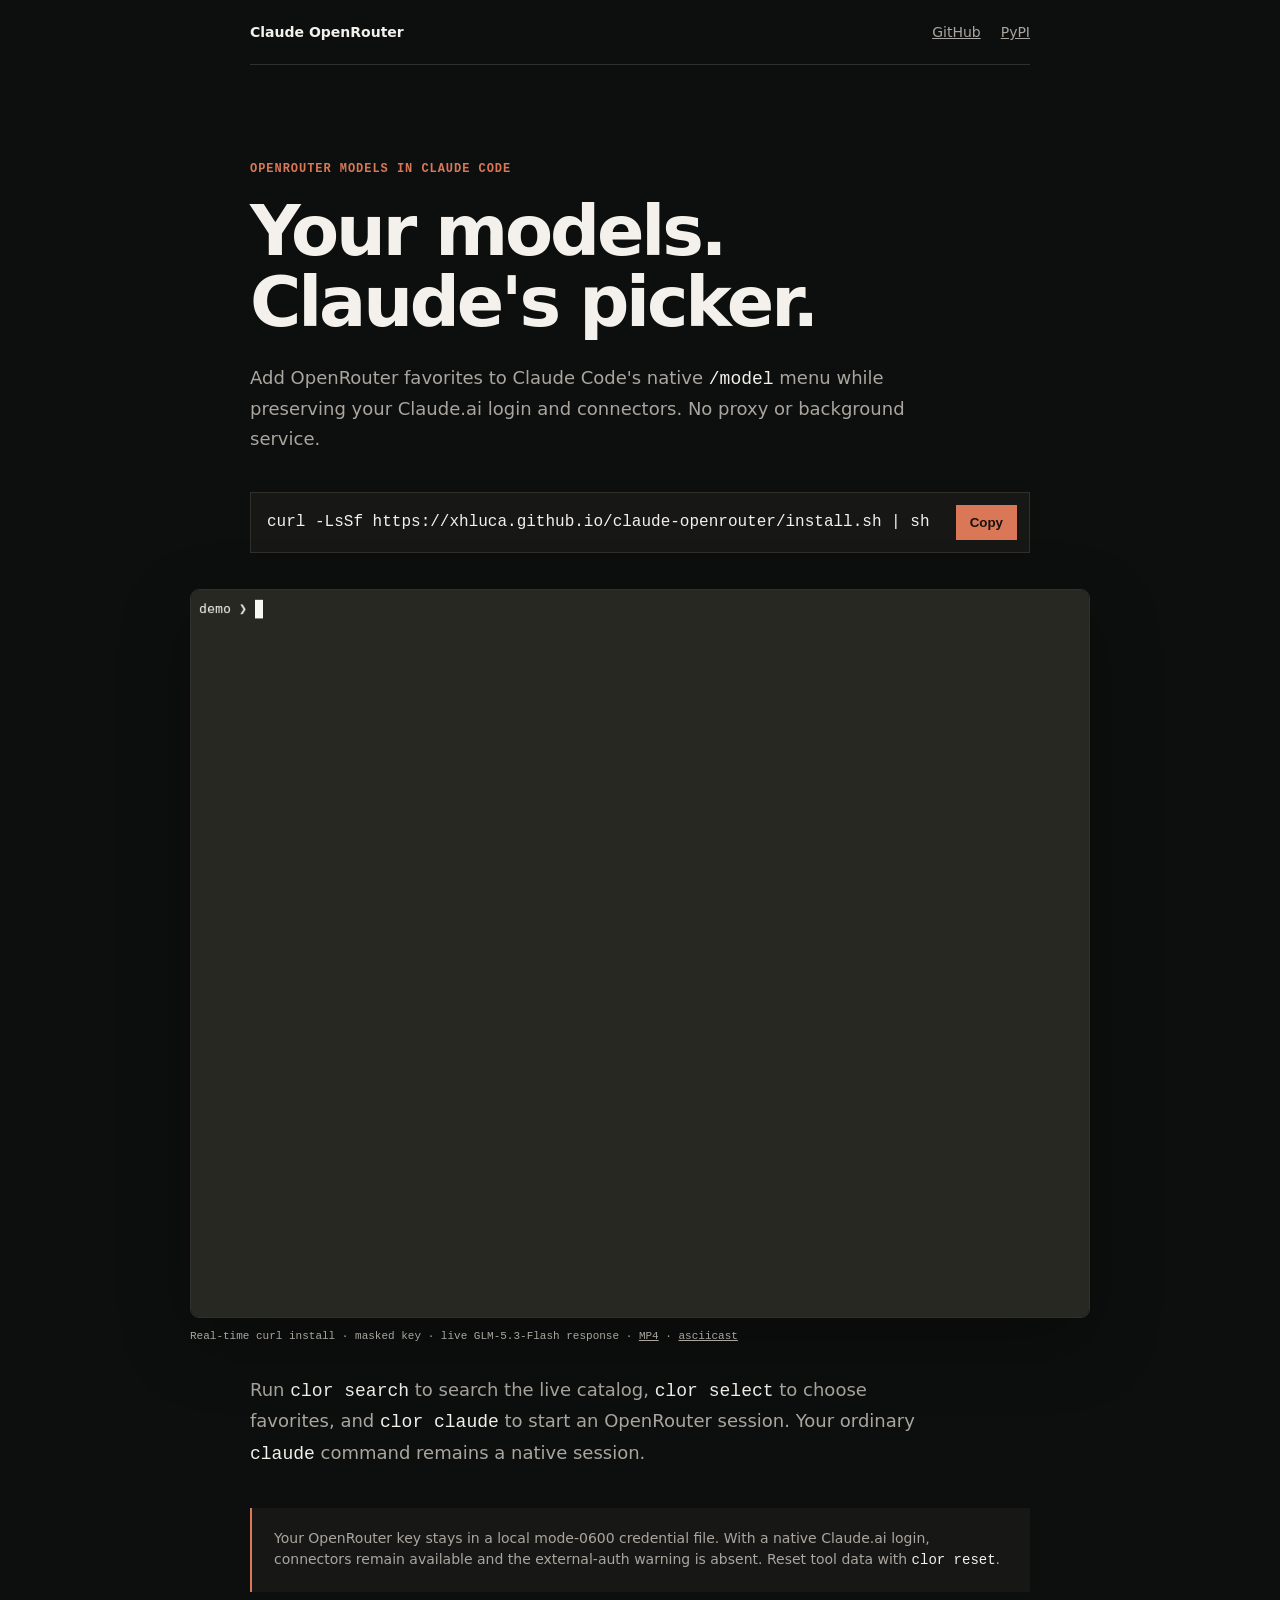
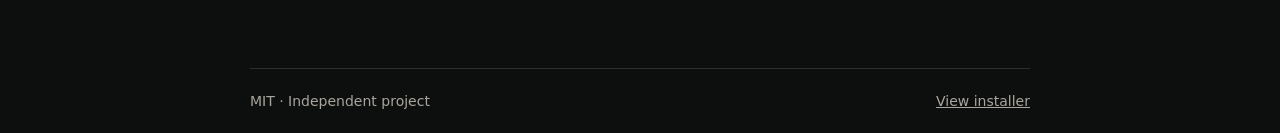
==== claude-openrouter/index.html @ 8cd8eed7 "Publish Claude OpenRouter 0.2.0 installer" ====
<!doctype html>
<html lang="en">
  <head>
    <meta charset="utf-8">
    <meta name="viewport" content="width=device-width, initial-scale=1">
    <meta name="theme-color" content="#0d0f0e">
    <meta name="description" content="Use OpenRouter models in Claude Code while keeping native login and connectors.">
    <meta property="og:type" content="website">
    <meta property="og:title" content="Claude OpenRouter">
    <meta property="og:description" content="A small CLI that connects Claude Code to OpenRouter.">
    <meta property="og:url" content="https://xhluca.github.io/claude-openrouter/">
    <link rel="canonical" href="https://xhluca.github.io/claude-openrouter/">
    <link rel="stylesheet" href="assets/site.css?v=2">
    <title>Claude OpenRouter — OpenRouter models in Claude Code</title>
  </head>
  <body>
    <div class="page">
      <header>
        <a class="name" href="./">Claude OpenRouter</a>
        <nav aria-label="Project links">
          <a href="https://github.com/xhluca/claude-openrouter">GitHub</a>
          <a href="https://pypi.org/project/claude-openrouter/">PyPI</a>
        </nav>
      </header>

      <main>
        <p class="label">OpenRouter models in Claude Code</p>
        <h1>Your models. Claude's picker.</h1>
        <p class="intro">
          Add OpenRouter favorites to Claude Code's native <code>/model</code>
          menu while preserving your Claude.ai login and connectors. No proxy
          or background service.
        </p>

        <div class="install" aria-label="Installation command">
          <code id="install-command">curl -LsSf https://xhluca.github.io/claude-openrouter/install.sh | sh</code>
          <button type="button" data-copy="install-command" aria-label="Copy install command">Copy</button>
        </div>

        <figure class="demo">
          <img src="assets/demo.gif?v=3" alt="Installing Claude OpenRouter, entering a masked API key, selecting GLM-5.3-Flash, and receiving a live Claude Code response">
          <figcaption>
            Real-time curl install · masked key · live GLM-5.3-Flash response ·
            <a href="assets/demo.mp4?v=3">MP4</a> ·
            <a href="assets/demo.cast?v=3">asciicast</a>
          </figcaption>
        </figure>

        <p class="usage">
          Run <code>clor search</code> to search the live catalog,
          <code>clor select</code> to choose favorites, and
          <code>clor claude</code> to start an OpenRouter session. Your ordinary
          <code>claude</code> command remains a native session.
        </p>

        <div class="note">
          Your OpenRouter key stays in a local mode-0600 credential file. With a
          native Claude.ai login, connectors remain available and the
          external-auth warning is absent. Reset tool data with
          <code>clor reset</code>.
        </div>
      </main>

      <footer>
        <span>MIT · Independent project</span>
        <a href="install.sh">View installer</a>
      </footer>
    </div>
    <script src="assets/site.js?v=1"></script>
  </body>
</html>
---- claude-openrouter/assets/site.css ----
:root {
  color-scheme: dark;
  --background: #0d0f0e;
  --surface: #171816;
  --text: #f4f1ec;
  --muted: #aaa59e;
  --line: #302f2c;
  --accent: #d97757;
  font-family: Inter, ui-sans-serif, system-ui, -apple-system, BlinkMacSystemFont, "Segoe UI", sans-serif;
}

* { box-sizing: border-box; }

body {
  margin: 0;
  color: var(--text);
  background: var(--background);
}

a { color: inherit; }
code { font-family: "SFMono-Regular", Consolas, "Liberation Mono", monospace; }

.page {
  width: min(780px, calc(100% - 40px));
  min-height: 100vh;
  margin: 0 auto;
  display: flex;
  flex-direction: column;
}

header,
footer {
  display: flex;
  align-items: center;
  justify-content: space-between;
  gap: 24px;
  padding: 24px 0;
  font-size: 14px;
}

header { border-bottom: 1px solid var(--line); }

footer {
  margin-top: auto;
  color: var(--muted);
  border-top: 1px solid var(--line);
}

.name { font-weight: 700; text-decoration: none; }
nav { display: flex; gap: 20px; }
nav a,
footer a { color: var(--muted); }
nav a:hover,
footer a:hover { color: var(--text); }

main { padding: 96px 0 76px; }

.label {
  margin: 0 0 18px;
  color: var(--accent);
  font: 700 12px/1.4 "SFMono-Regular", Consolas, monospace;
  letter-spacing: .08em;
  text-transform: uppercase;
}

h1 {
  max-width: 700px;
  margin: 0 0 24px;
  font-size: clamp(44px, 8vw, 70px);
  line-height: 1.02;
  letter-spacing: -.045em;
}

.intro,
.usage {
  max-width: 680px;
  color: var(--muted);
  font-size: 18px;
  line-height: 1.65;
}

.intro code,
.usage code,
.note code { color: var(--text); }

.install {
  display: grid;
  grid-template-columns: minmax(0, 1fr) auto;
  gap: 12px;
  align-items: center;
  margin: 38px 0 34px;
  padding: 12px;
  background: var(--surface);
  border: 1px solid var(--line);
}

.install code {
  min-width: 0;
  padding-left: 4px;
  overflow: hidden;
  white-space: nowrap;
  text-overflow: ellipsis;
}

.install button {
  padding: 10px 14px;
  color: #17110f;
  background: var(--accent);
  border: 0;
  font-weight: 700;
  cursor: pointer;
}

.install button.copied { background: var(--text); }

.demo {
  width: min(900px, calc(100vw - 48px));
  margin: 36px 0 30px 50%;
  transform: translateX(-50%);
}

.demo img {
  display: block;
  width: 100%;
  height: auto;
  border: 1px solid var(--line);
  border-radius: 9px;
  box-shadow: 0 24px 70px rgba(0, 0, 0, .3);
}

.demo figcaption {
  margin-top: 10px;
  color: var(--muted);
  font: 11px/1.5 "SFMono-Regular", Consolas, monospace;
}

.note {
  margin-top: 38px;
  padding: 20px 22px;
  color: var(--muted);
  background: var(--surface);
  border-left: 2px solid var(--accent);
  font-size: 14px;
  line-height: 1.55;
}

@media (max-width: 620px) {
  .page { width: min(100% - 28px, 780px); }
  header,
  footer { padding: 20px 0; }
  main { padding: 66px 0 54px; }
  h1 { font-size: clamp(40px, 13vw, 58px); }
  .intro,
  .usage { font-size: 16px; }
  .install { grid-template-columns: 1fr; }
  .install code { padding: 6px 4px; }
  .install button { width: 100%; }
  .demo { width: calc(100vw - 28px); }
}
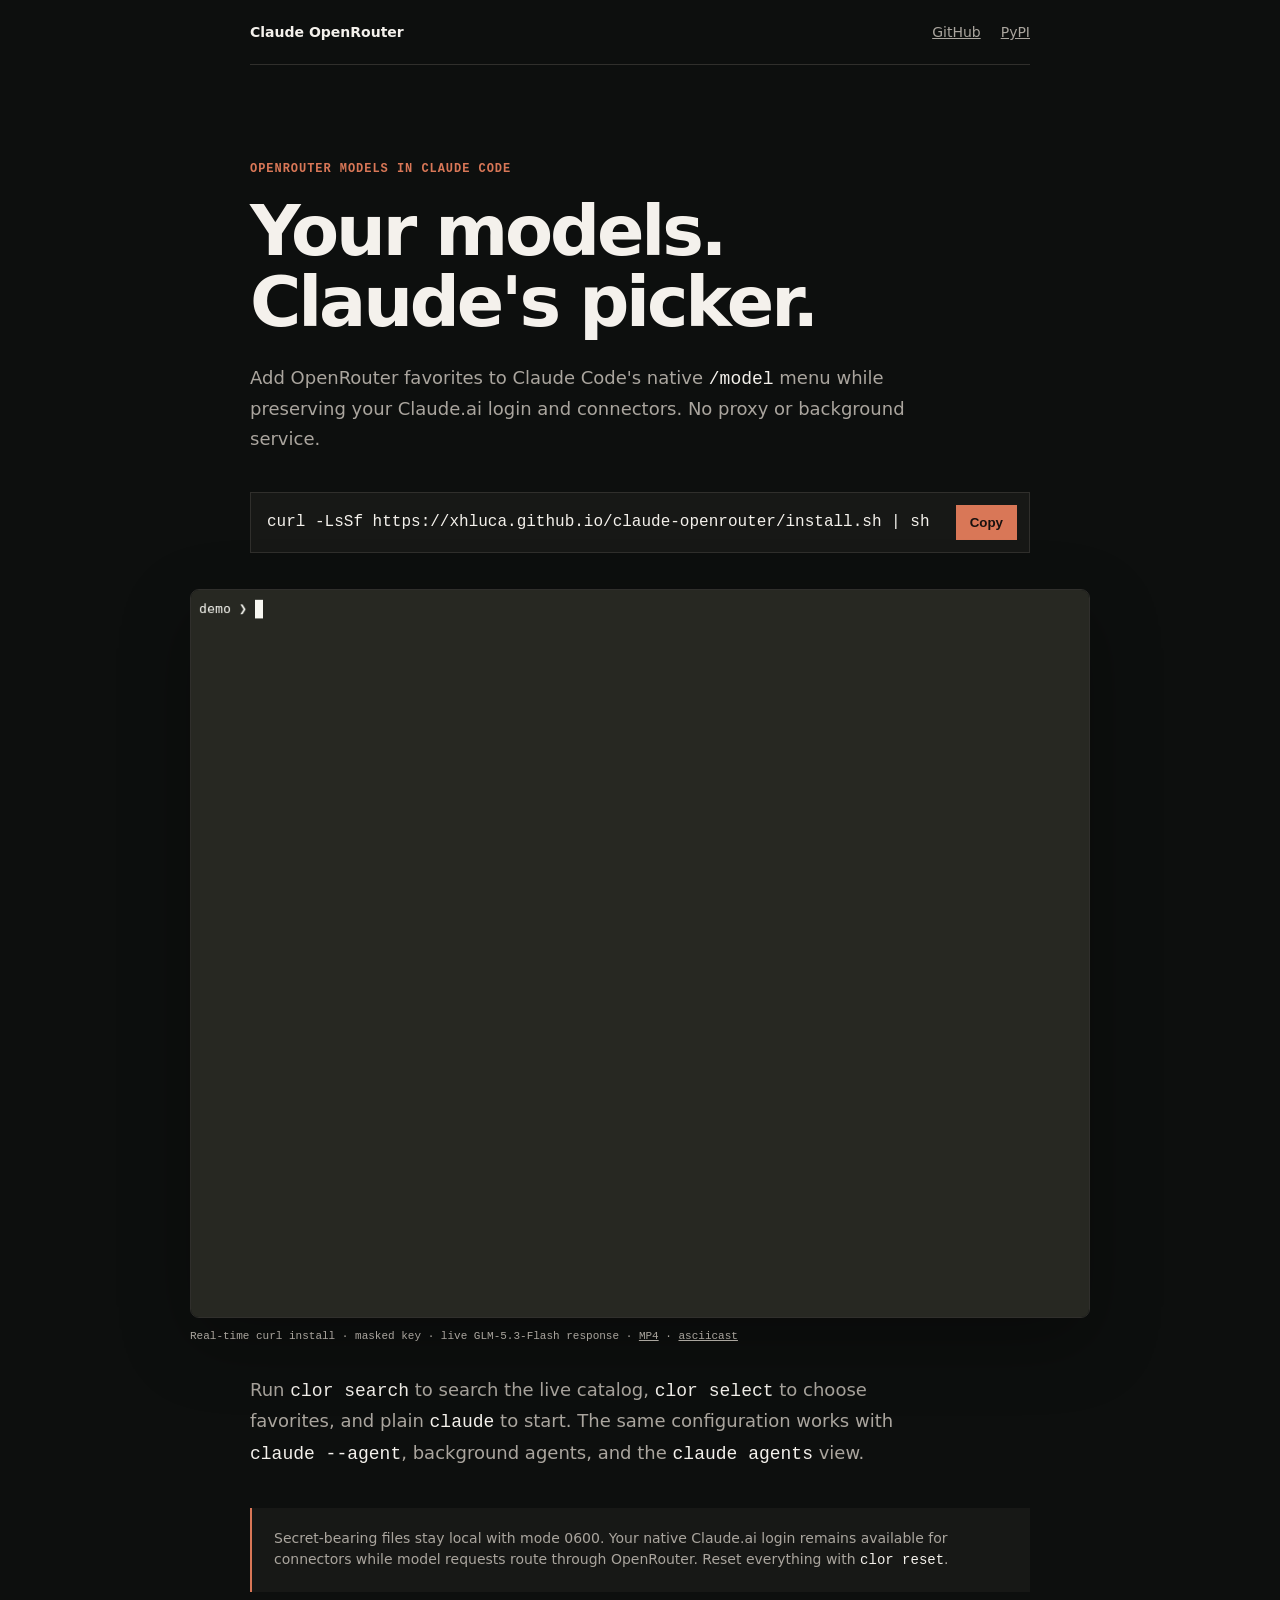
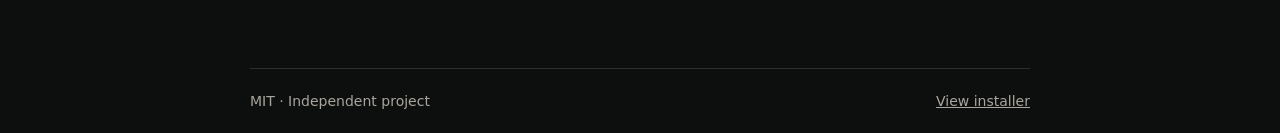
==== commit c8570d57: "Publish Claude OpenRouter 0.3.0" ====
--- a/claude-openrouter/index.html
+++ b/claude-openrouter/index.html
@@ -38,26 +38,26 @@
         </div>
 
         <figure class="demo">
-          <img src="assets/demo.gif?v=3" alt="Installing Claude OpenRouter, entering a masked API key, selecting GLM-5.3-Flash, and receiving a live Claude Code response">
+          <img src="assets/demo.gif?v=4" alt="Installing Claude OpenRouter, entering a masked API key, selecting GLM-5.3-Flash, and receiving a live Claude Code response">
           <figcaption>
             Real-time curl install · masked key · live GLM-5.3-Flash response ·
-            <a href="assets/demo.mp4?v=3">MP4</a> ·
-            <a href="assets/demo.cast?v=3">asciicast</a>
+            <a href="assets/demo.mp4?v=4">MP4</a> ·
+            <a href="assets/demo.cast?v=4">asciicast</a>
           </figcaption>
         </figure>
 
         <p class="usage">
           Run <code>clor search</code> to search the live catalog,
           <code>clor select</code> to choose favorites, and
-          <code>clor claude</code> to start an OpenRouter session. Your ordinary
-          <code>claude</code> command remains a native session.
+          plain <code>claude</code> to start. The same configuration works with
+          <code>claude --agent</code>, background agents, and the
+          <code>claude agents</code> view.
         </p>
 
         <div class="note">
-          Your OpenRouter key stays in a local mode-0600 credential file. With a
-          native Claude.ai login, connectors remain available and the
-          external-auth warning is absent. Reset tool data with
-          <code>clor reset</code>.
+          Secret-bearing files stay local with mode 0600. Your native Claude.ai
+          login remains available for connectors while model requests route
+          through OpenRouter. Reset everything with <code>clor reset</code>.
         </div>
       </main>
 
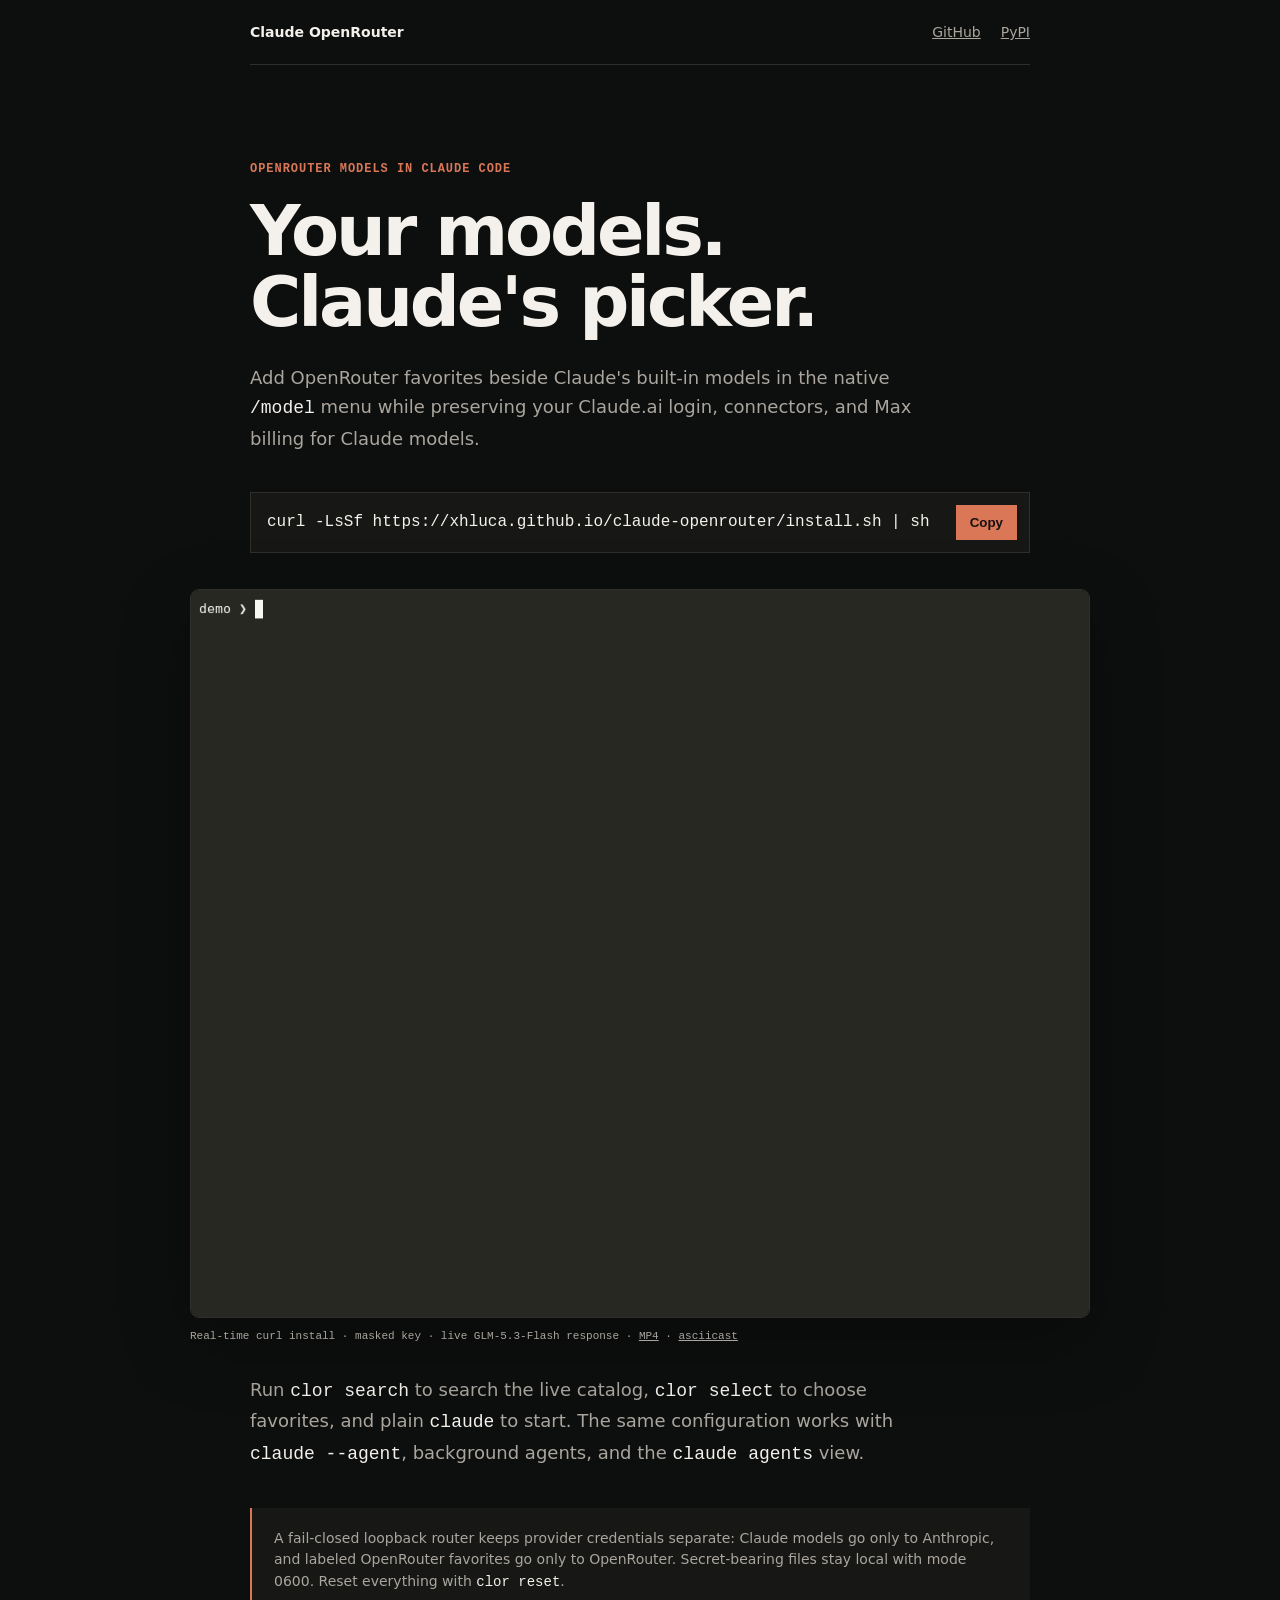
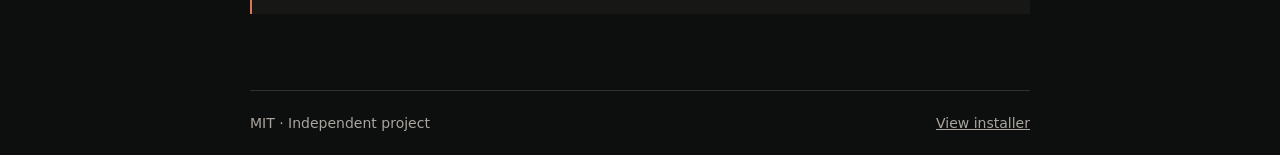
==== commit cfd92500: "Publish Claude OpenRouter 0.4.0" ====
--- a/claude-openrouter/index.html
+++ b/claude-openrouter/index.html
@@ -27,9 +27,9 @@
         <p class="label">OpenRouter models in Claude Code</p>
         <h1>Your models. Claude's picker.</h1>
         <p class="intro">
-          Add OpenRouter favorites to Claude Code's native <code>/model</code>
-          menu while preserving your Claude.ai login and connectors. No proxy
-          or background service.
+          Add OpenRouter favorites beside Claude's built-in models in the
+          native <code>/model</code> menu while preserving your Claude.ai login,
+          connectors, and Max billing for Claude models.
         </p>
 
         <div class="install" aria-label="Installation command">
@@ -55,9 +55,10 @@
         </p>
 
         <div class="note">
-          Secret-bearing files stay local with mode 0600. Your native Claude.ai
-          login remains available for connectors while model requests route
-          through OpenRouter. Reset everything with <code>clor reset</code>.
+          A fail-closed loopback router keeps provider credentials separate:
+          Claude models go only to Anthropic, and labeled OpenRouter favorites
+          go only to OpenRouter. Secret-bearing files stay local with mode 0600.
+          Reset everything with <code>clor reset</code>.
         </div>
       </main>
 
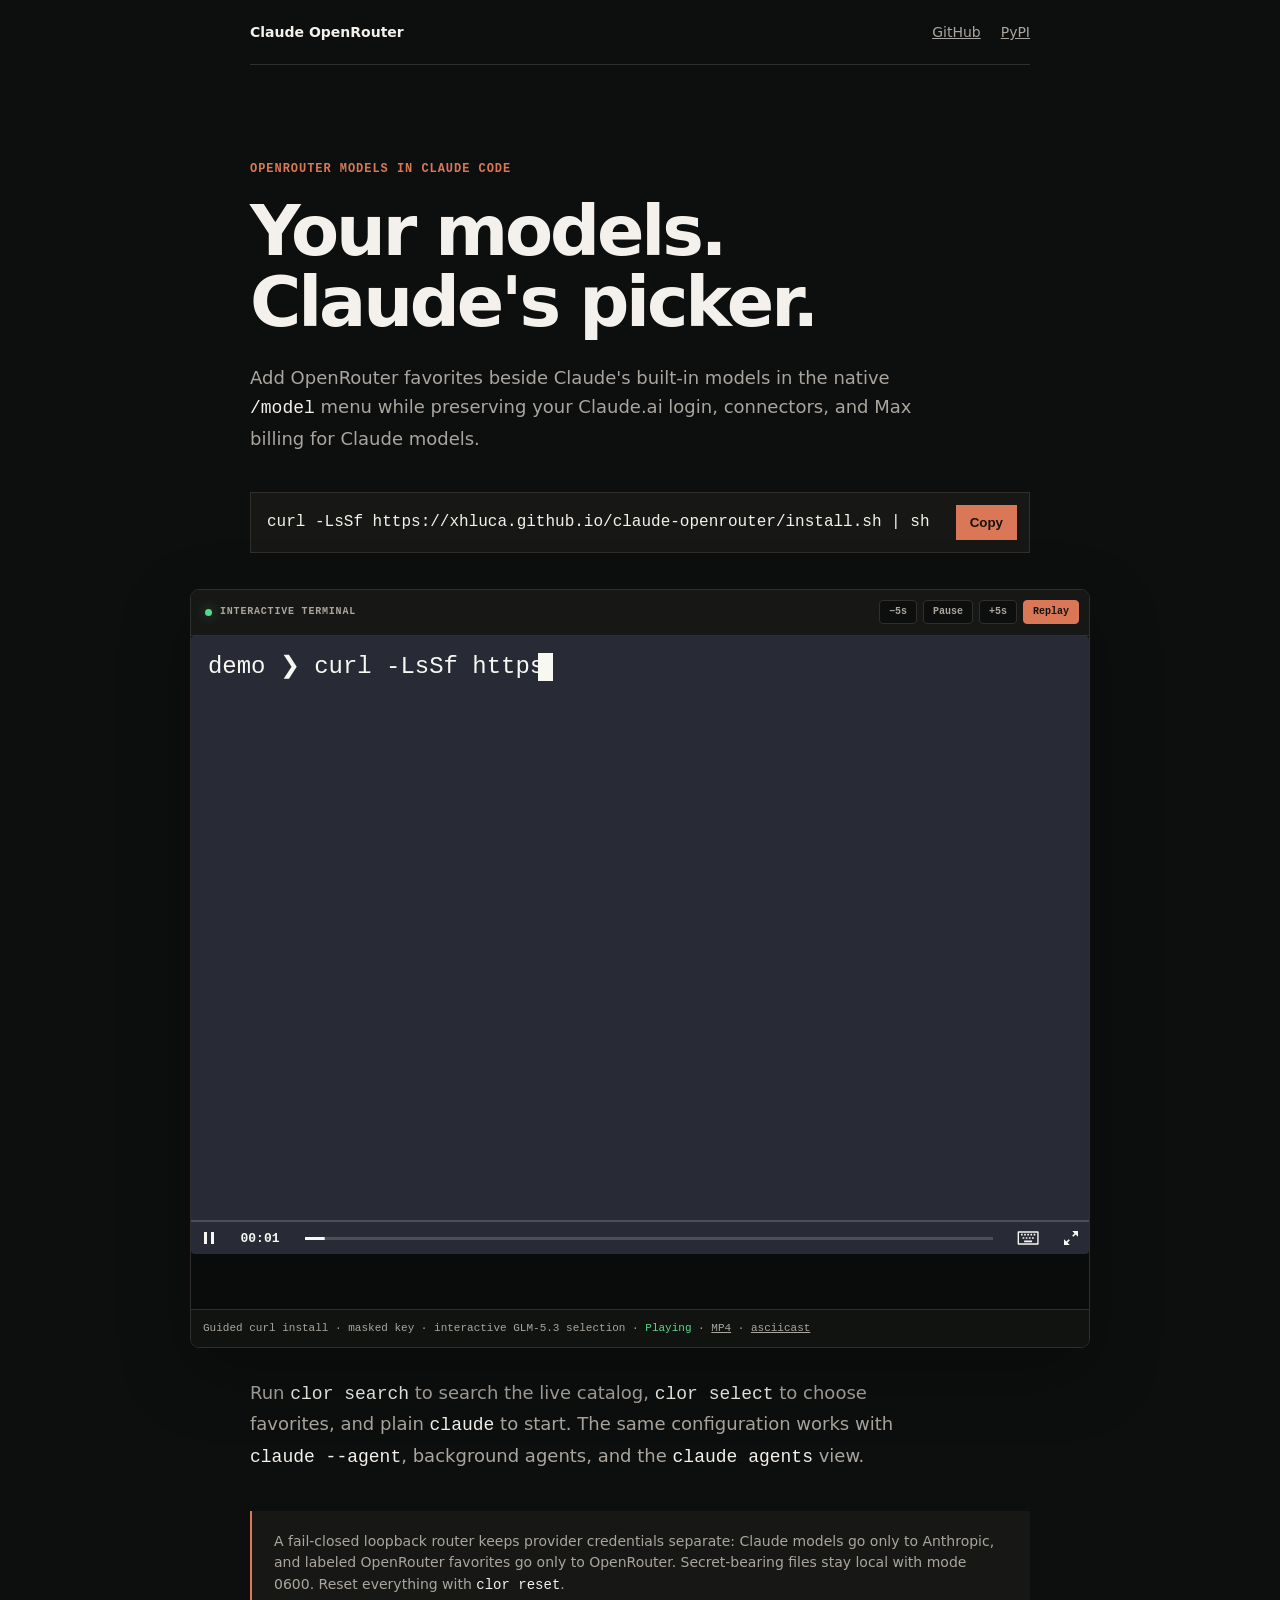
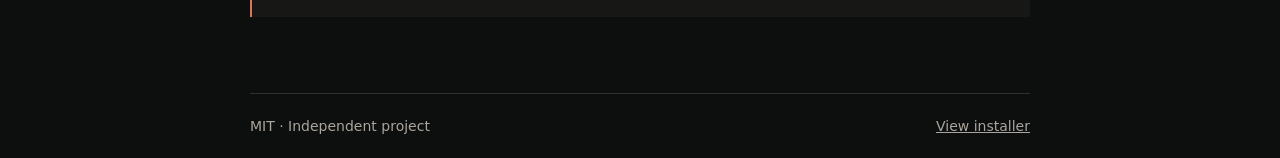
==== commit 8a15e8f0: "Add interactive Claude OpenRouter demo" ====
--- a/claude-openrouter/index.html
+++ b/claude-openrouter/index.html
@@ -10,7 +10,8 @@
     <meta property="og:description" content="A small CLI that connects Claude Code to OpenRouter.">
     <meta property="og:url" content="https://xhluca.github.io/claude-openrouter/">
     <link rel="canonical" href="https://xhluca.github.io/claude-openrouter/">
-    <link rel="stylesheet" href="assets/site.css?v=2">
+    <link rel="stylesheet" href="assets/asciinema-player.css?v=1">
+    <link rel="stylesheet" href="assets/site.css?v=3">
     <title>Claude OpenRouter — OpenRouter models in Claude Code</title>
   </head>
   <body>
@@ -37,12 +38,29 @@
           <button type="button" data-copy="install-command" aria-label="Copy install command">Copy</button>
         </div>
 
-        <figure class="demo">
-          <img src="assets/demo.gif?v=4" alt="Installing Claude OpenRouter, entering a masked API key, selecting GLM-5.3-Flash, and receiving a live Claude Code response">
+        <figure class="demo" aria-label="Interactive Claude OpenRouter terminal demo">
+          <div class="demo-topbar">
+            <span class="demo-label"><i></i> Interactive terminal</span>
+            <div class="demo-controls" aria-label="Demo playback controls">
+              <button type="button" data-demo-action="rewind" aria-label="Rewind demo by five seconds">−5s</button>
+              <button type="button" data-demo-action="toggle" aria-label="Pause demo">Pause</button>
+              <button type="button" data-demo-action="forward" aria-label="Advance demo by five seconds">+5s</button>
+              <button type="button" data-demo-action="replay" aria-label="Replay demo from the beginning">Replay</button>
+            </div>
+          </div>
+          <div class="demo-stage">
+            <div id="demo-player">
+              <a href="assets/demo.cast?v=6">Open the terminal recording</a>
+            </div>
+            <noscript>
+              <img src="assets/demo.gif?v=6" alt="Installing Claude OpenRouter, entering a masked API key, selecting GLM-5.3 interactively, and receiving a live Claude Code response">
+            </noscript>
+          </div>
           <figcaption>
-            Real-time curl install · masked key · live GLM-5.3-Flash response ·
-            <a href="assets/demo.mp4?v=4">MP4</a> ·
-            <a href="assets/demo.cast?v=4">asciicast</a>
+            Guided curl install · masked key · interactive GLM-5.3 selection ·
+            <span data-demo-status aria-live="polite">Loading</span> ·
+            <a href="assets/demo.mp4?v=6">MP4</a> ·
+            <a href="assets/demo.cast?v=6">asciicast</a>
           </figcaption>
         </figure>
 
@@ -67,6 +85,7 @@
         <a href="install.sh">View installer</a>
       </footer>
     </div>
-    <script src="assets/site.js?v=1"></script>
+    <script src="assets/asciinema-player.min.js?v=1"></script>
+    <script src="assets/site.js?v=2"></script>
   </body>
 </html>
--- a/claude-openrouter/assets/asciinema-player.css
+++ b/claude-openrouter/assets/asciinema-player.css
@@ -0,0 +1,762 @@
+.ap-default-term-ff {
+  --term-font-family: "Cascadia Code", "Source Code Pro", Menlo, Consolas, "DejaVu Sans Mono", monospace, "Symbols Nerd Font";
+}
+div.ap-wrapper {
+  outline: none;
+  height: 100%;
+  display: flex;
+  justify-content: center;
+}
+div.ap-wrapper .title-bar {
+  display: none;
+  top: -78px;
+  transition: top 0.15s linear;
+  position: absolute;
+  left: 0;
+  right: 0;
+  box-sizing: content-box;
+  font-size: 20px;
+  line-height: 1em;
+  padding: 15px;
+  font-family: sans-serif;
+  color: white;
+  background-color: rgba(0, 0, 0, 0.8);
+}
+div.ap-wrapper .title-bar img {
+  vertical-align: middle;
+  height: 48px;
+  margin-right: 16px;
+}
+div.ap-wrapper .title-bar a {
+  color: white;
+  text-decoration: underline;
+}
+div.ap-wrapper .title-bar a:hover {
+  text-decoration: none;
+}
+div.ap-wrapper:fullscreen {
+  background-color: #000;
+  width: 100%;
+  align-items: center;
+}
+div.ap-wrapper:fullscreen .title-bar {
+  display: initial;
+}
+div.ap-wrapper:fullscreen.hud .title-bar {
+  top: 0;
+}
+div.ap-wrapper div.ap-player {
+  text-align: left;
+  display: inline-block;
+  padding: 0px;
+  position: relative;
+  box-sizing: content-box;
+  overflow: hidden;
+  max-width: 100%;
+  border-radius: 4px;
+  font-size: 15px;
+  background-color: var(--term-color-background);
+}
+.ap-player {
+  --term-color-foreground: #ffffff;
+  --term-color-background: #000000;
+  --term-color-0: var(--term-color-foreground);
+  --term-color-1: var(--term-color-foreground);
+  --term-color-2: var(--term-color-foreground);
+  --term-color-3: var(--term-color-foreground);
+  --term-color-4: var(--term-color-foreground);
+  --term-color-5: var(--term-color-foreground);
+  --term-color-6: var(--term-color-foreground);
+  --term-color-7: var(--term-color-foreground);
+  --term-color-8: var(--term-color-0);
+  --term-color-9: var(--term-color-1);
+  --term-color-10: var(--term-color-2);
+  --term-color-11: var(--term-color-3);
+  --term-color-12: var(--term-color-4);
+  --term-color-13: var(--term-color-5);
+  --term-color-14: var(--term-color-6);
+  --term-color-15: var(--term-color-7);
+}
+div.ap-term {
+  position: relative;
+  font-family: var(--term-font-family);
+  border-width: 0.75em;
+  border-radius: 0;
+  border-style: solid;
+  border-color: var(--term-color-background);
+  box-sizing: content-box;
+}
+div.ap-term canvas {
+  position: absolute;
+  inset: 0;
+  display: block;
+  width: 100%;
+  height: 100%;
+}
+div.ap-term svg.ap-term-symbols {
+  position: absolute;
+  inset: 0;
+  display: block;
+  width: 100%;
+  height: 100%;
+  overflow: hidden;
+  pointer-events: none;
+}
+div.ap-term svg.ap-term-symbols use {
+  color: var(--term-color-foreground);
+}
+div.ap-term svg.ap-term-symbols:not(.ap-blink) .ap-blink {
+  opacity: 0;
+}
+div.ap-term pre.ap-term-text {
+  position: absolute;
+  inset: 0;
+  box-sizing: content-box;
+  overflow: hidden;
+  padding: 0;
+  margin: 0px;
+  display: block;
+  white-space: pre;
+  word-wrap: normal;
+  word-break: normal;
+  cursor: text;
+  color: var(--term-color-foreground);
+  outline: none;
+  line-height: var(--term-line-height);
+  font-family: inherit;
+  font-size: inherit;
+  font-variant-ligatures: none;
+  border: 0;
+  border-radius: 0;
+  background-color: transparent !important;
+}
+pre.ap-term-text .ap-line {
+  display: block;
+  width: 100%;
+  height: var(--term-line-height);
+  position: absolute;
+  top: calc(100% * var(--row) / var(--term-rows));
+  letter-spacing: normal;
+  overflow: hidden;
+}
+pre.ap-term-text .ap-line span {
+  position: absolute;
+  left: calc(100% * var(--offset) / var(--term-cols));
+  padding: 0;
+  display: inline-block;
+  height: 100%;
+}
+pre.ap-term-text:not(.ap-blink) .ap-line .ap-blink {
+  color: transparent;
+  border-color: transparent;
+}
+pre.ap-term-text .ap-bold {
+  font-weight: bold;
+}
+pre.ap-term-text .ap-faint {
+  opacity: 0.5;
+}
+pre.ap-term-text .ap-underline {
+  text-decoration: underline;
+}
+pre.ap-term-text .ap-italic {
+  font-style: italic;
+}
+pre.ap-term-text .ap-strike {
+  text-decoration: line-through;
+}
+.ap-line span {
+  color: var(--term-color-foreground);
+}
+div.ap-player div.ap-control-bar {
+  width: 100%;
+  height: 32px;
+  display: flex;
+  justify-content: space-between;
+  align-items: stretch;
+  color: var(--term-color-foreground);
+  box-sizing: content-box;
+  line-height: 1;
+  position: absolute;
+  bottom: 0;
+  left: 0;
+  opacity: 0;
+  transition: opacity 0.15s linear;
+  user-select: none;
+  border-top: 2px solid color-mix(in oklab, var(--term-color-background) 80%, var(--term-color-foreground));
+  z-index: 30;
+}
+div.ap-player div.ap-control-bar * {
+  box-sizing: inherit;
+}
+div.ap-control-bar svg.ap-icon path {
+  fill: var(--term-color-foreground);
+}
+div.ap-control-bar button.ap-button {
+  display: flex;
+  flex: 0 0 auto;
+  cursor: pointer;
+  appearance: none;
+  -webkit-appearance: none;
+  background: transparent;
+  border: 0;
+  margin: 0;
+  padding: 0;
+  color: inherit;
+  font: inherit;
+  line-height: inherit;
+}
+div.ap-control-bar button.ap-playback-button {
+  width: 12px;
+  height: 12px;
+  padding: 10px;
+  margin: 0 0 0 2px;
+}
+div.ap-control-bar button.ap-playback-button svg {
+  height: 12px;
+  width: 12px;
+}
+div.ap-control-bar span.ap-timer {
+  display: flex;
+  flex: 0 0 auto;
+  min-width: 50px;
+  margin: 0 10px;
+  height: 100%;
+  text-align: center;
+  font-size: 13px;
+  line-height: 100%;
+  cursor: default;
+}
+div.ap-control-bar span.ap-timer span {
+  font-family: var(--term-font-family);
+  font-size: inherit;
+  font-weight: 600;
+  margin: auto;
+}
+div.ap-control-bar span.ap-timer .ap-time-remaining {
+  display: none;
+}
+div.ap-control-bar span.ap-timer:hover .ap-time-elapsed {
+  display: none;
+}
+div.ap-control-bar span.ap-timer:hover .ap-time-remaining {
+  display: flex;
+}
+div.ap-control-bar .ap-progressbar {
+  display: block;
+  flex: 1 1 auto;
+  height: 100%;
+  padding: 0 10px;
+}
+div.ap-control-bar .ap-progressbar .ap-bar {
+  display: block;
+  position: relative;
+  cursor: default;
+  height: 100%;
+  font-size: 0;
+}
+div.ap-control-bar .ap-progressbar .ap-bar .ap-gutter {
+  display: block;
+  position: absolute;
+  top: 15px;
+  left: 0;
+  right: 0;
+  height: 3px;
+}
+div.ap-control-bar .ap-progressbar .ap-bar .ap-gutter-empty {
+  background-color: color-mix(in oklab, var(--term-color-foreground) 20%, var(--term-color-background));
+}
+div.ap-control-bar .ap-progressbar .ap-bar .ap-gutter-full {
+  width: 100%;
+  transform-origin: left center;
+  background-color: var(--term-color-foreground);
+  border-radius: 3px;
+}
+div.ap-control-bar.ap-seekable .ap-progressbar .ap-bar {
+  cursor: pointer;
+}
+div.ap-control-bar button.ap-fullscreen-button {
+  width: 14px;
+  height: 14px;
+  padding: 9px;
+  margin: 0 2px 0 4px;
+}
+div.ap-control-bar button.ap-fullscreen-button svg {
+  width: 14px;
+  height: 14px;
+}
+div.ap-control-bar button.ap-fullscreen-button svg.ap-icon-fullscreen-on {
+  display: inline;
+}
+div.ap-control-bar button.ap-fullscreen-button svg.ap-icon-fullscreen-off {
+  display: none;
+}
+div.ap-control-bar button.ap-fullscreen-button .ap-tooltip {
+  right: 5px;
+  left: initial;
+  transform: none;
+}
+div.ap-control-bar button.ap-kbd-button {
+  height: 14px;
+  padding: 9px;
+  margin: 0 0 0 4px;
+}
+div.ap-control-bar button.ap-kbd-button svg {
+  width: 26px;
+  height: 14px;
+}
+div.ap-control-bar button.ap-kbd-button .ap-tooltip {
+  right: 5px;
+  left: initial;
+  transform: none;
+}
+div.ap-control-bar button.ap-speaker-button {
+  width: 19px;
+  padding: 6px 9px;
+  margin: 0 0 0 4px;
+  position: relative;
+}
+div.ap-control-bar button.ap-speaker-button svg {
+  width: 19px;
+}
+div.ap-control-bar button.ap-speaker-button .ap-tooltip {
+  left: -50%;
+  transform: none;
+}
+div.ap-wrapper.ap-hud .ap-control-bar {
+  opacity: 1;
+}
+div.ap-wrapper:fullscreen button.ap-fullscreen-button svg.ap-icon-fullscreen-on {
+  display: none;
+}
+div.ap-wrapper:fullscreen button.ap-fullscreen-button svg.ap-icon-fullscreen-off {
+  display: inline;
+}
+span.ap-progressbar span.ap-marker-container {
+  display: block;
+  top: 0;
+  bottom: 0;
+  width: 21px;
+  position: absolute;
+  margin-left: -10px;
+}
+span.ap-marker-container span.ap-marker {
+  display: block;
+  top: 13px;
+  bottom: 12px;
+  left: 7px;
+  right: 7px;
+  background-color: color-mix(in oklab, var(--term-color-foreground) 33%, var(--term-color-background));
+  position: absolute;
+  transition: top 0.1s, bottom 0.1s, left 0.1s, right 0.1s, background-color 0.1s;
+  border-radius: 50%;
+}
+span.ap-marker-container span.ap-marker.ap-marker-past {
+  background-color: var(--term-color-foreground);
+}
+span.ap-marker-container span.ap-marker:hover,
+span.ap-marker-container:hover span.ap-marker {
+  background-color: var(--term-color-foreground);
+  top: 11px;
+  bottom: 10px;
+  left: 5px;
+  right: 5px;
+}
+.ap-tooltip-container span.ap-tooltip {
+  visibility: hidden;
+  background-color: var(--term-color-foreground);
+  color: var(--term-color-background);
+  font-family: var(--term-font-family);
+  font-weight: bold;
+  text-align: center;
+  padding: 0 0.5em;
+  border-radius: 4px;
+  position: absolute;
+  z-index: 1;
+  white-space: nowrap;
+  /* Prevents the text from wrapping and makes sure the tooltip width adapts to the text length */
+  font-size: 13px;
+  line-height: 2em;
+  bottom: 100%;
+  left: 50%;
+  transform: translateX(-50%);
+}
+.ap-tooltip-container:hover span.ap-tooltip {
+  visibility: visible;
+}
+.ap-player .ap-overlay {
+  z-index: 10;
+  background-repeat: no-repeat;
+  background-position: center;
+  position: absolute;
+  top: 0;
+  left: 0;
+  right: 0;
+  bottom: 0;
+  display: flex;
+  justify-content: center;
+  align-items: center;
+}
+.ap-player .ap-overlay-start {
+  cursor: pointer;
+}
+.ap-player .ap-overlay-start .ap-play-button {
+  font-size: 0px;
+  position: absolute;
+  left: 0;
+  top: 0;
+  right: 0;
+  bottom: 0;
+  text-align: center;
+  color: white;
+  height: 80px;
+  max-height: 66%;
+  margin: auto;
+}
+.ap-player .ap-overlay-start .ap-play-button div {
+  height: 100%;
+}
+.ap-player .ap-overlay-start .ap-play-button div span {
+  height: 100%;
+  display: block;
+}
+.ap-player .ap-overlay-start .ap-play-button div span svg {
+  height: 100%;
+  display: inline-block;
+}
+.ap-player .ap-overlay-start .ap-play-button svg {
+  filter: drop-shadow(0px 0px 5px rgba(0, 0, 0, 0.4));
+}
+.ap-player .ap-overlay-loading .ap-loader {
+  width: 48px;
+  height: 48px;
+  border-radius: 50%;
+  display: inline-block;
+  position: relative;
+  border: 10px solid;
+  border-color: rgba(255, 255, 255, 0.3) rgba(255, 255, 255, 0.5) rgba(255, 255, 255, 0.7) #ffffff;
+  border-color: color-mix(in srgb, var(--term-color-foreground) 30%, var(--term-color-background)) color-mix(in srgb, var(--term-color-foreground) 50%, var(--term-color-background)) color-mix(in srgb, var(--term-color-foreground) 70%, var(--term-color-background)) color-mix(in srgb, var(--term-color-foreground) 100%, var(--term-color-background));
+  box-sizing: border-box;
+  animation: ap-loader-rotation 1s linear infinite;
+}
+.ap-player .ap-overlay-info {
+  background-color: var(--term-color-background);
+}
+.ap-player .ap-overlay-info span {
+  font-family: var(--term-font-family);
+  font-size: 2em;
+  font-weight: bold;
+  color: var(--term-color-background);
+  background-color: var(--term-color-foreground);
+  padding: 0.5em 0.75em;
+  text-transform: uppercase;
+}
+.ap-player .ap-overlay-keystrokes {
+  position: absolute;
+  top: auto;
+  left: auto;
+  right: 20px;
+  bottom: var(--ap-keystrokes-bottom);
+  z-index: 20;
+  width: auto;
+  height: auto;
+  font-size: 18px;
+  text-align: right;
+  padding: 0;
+  display: flex;
+  justify-content: flex-end;
+  align-items: center;
+  gap: 0.35em;
+  pointer-events: none;
+}
+.ap-player .ap-overlay-keystrokes .ap-keystroke-pill {
+  font-family: var(--term-font-family);
+  font-size: inherit;
+  opacity: 1;
+  transition: opacity 80ms ease;
+}
+.ap-player .ap-overlay-keystrokes .ap-keystroke-pill kbd {
+  display: inline-flex;
+  justify-content: center;
+  min-width: 1.2em;
+  color: var(--term-color-background);
+  background-color: var(--term-color-foreground);
+  padding: 0.3em 0.5em;
+  border-radius: 0.2em;
+  font-family: inherit;
+  font-size: 0.85em;
+  font-weight: 600;
+  border: none;
+  margin: 0;
+}
+.ap-player .ap-overlay-keystrokes .ap-keystroke-pill.fading {
+  opacity: 0;
+  transition: opacity 700ms ease;
+}
+.ap-player .ap-overlay-help {
+  background-color: rgba(0, 0, 0, 0.8);
+  container-type: inline-size;
+}
+.ap-player .ap-overlay-help > div {
+  font-family: var(--term-font-family);
+  max-width: 85%;
+  max-height: 85%;
+  font-size: 18px;
+  color: var(--term-color-foreground);
+  box-sizing: border-box;
+  margin-bottom: 32px;
+}
+.ap-player .ap-overlay-help > div div {
+  padding: calc(min(4cqw, 40px));
+  font-size: calc(min(1.9cqw, 18px));
+  background-color: var(--term-color-background);
+  border: 1px solid color-mix(in oklab, var(--term-color-background) 90%, var(--term-color-foreground));
+  border-radius: 6px;
+}
+.ap-player .ap-overlay-help > div div p {
+  font-weight: bold;
+  margin: 0 0 2em 0;
+}
+.ap-player .ap-overlay-help > div div ul {
+  list-style: none;
+  padding: 0;
+}
+.ap-player .ap-overlay-help > div div ul li {
+  margin: 0 0 0.75em 0;
+}
+.ap-player .ap-overlay-help > div div kbd {
+  color: var(--term-color-background);
+  background-color: var(--term-color-foreground);
+  padding: 0.2em 0.5em;
+  border-radius: 0.2em;
+  font-family: inherit;
+  font-size: 0.85em;
+  border: none;
+  margin: 0;
+}
+.ap-player .ap-overlay-error span {
+  font-size: 8em;
+}
+.ap-player .slide-enter-active {
+  transition: opacity 0.2s;
+}
+.ap-player .slide-enter-active.ap-was-playing {
+  transition: top 0.2s ease-out, opacity 0.2s;
+}
+.ap-player .slide-exit-active {
+  transition: top 0.2s ease-in, opacity 0.2s;
+}
+.ap-player .slide-enter {
+  top: -50%;
+  opacity: 0;
+}
+.ap-player .slide-enter-to {
+  top: 0%;
+}
+.ap-player .slide-enter,
+.ap-player .slide-enter-to,
+.ap-player .slide-exit,
+.ap-player .slide-exit-to {
+  bottom: auto;
+  height: 100%;
+}
+.ap-player .slide-exit {
+  top: 0%;
+}
+.ap-player .slide-exit-to {
+  top: -50%;
+  opacity: 0;
+}
+@keyframes ap-loader-rotation {
+  0% {
+    transform: rotate(0deg);
+  }
+  100% {
+    transform: rotate(360deg);
+  }
+}
+.asciinema-player-theme-asciinema {
+  --term-color-foreground: #cccccc;
+  --term-color-background: #121314;
+  --term-color-0: #000000;
+  --term-color-1: #dd3c69;
+  --term-color-2: #4ebf22;
+  --term-color-3: #ddaf3c;
+  --term-color-4: #26b0d7;
+  --term-color-5: #b954e1;
+  --term-color-6: #54e1b9;
+  --term-color-7: #d9d9d9;
+  --term-color-8: #4d4d4d;
+  --term-color-9: #dd3c69;
+  --term-color-10: #4ebf22;
+  --term-color-11: #ddaf3c;
+  --term-color-12: #26b0d7;
+  --term-color-13: #b954e1;
+  --term-color-14: #54e1b9;
+  --term-color-15: #ffffff;
+}
+/*
+  Based on Dracula: https://draculatheme.com
+ */
+.asciinema-player-theme-dracula {
+  --term-color-foreground: #f8f8f2;
+  --term-color-background: #282a36;
+  --term-color-0: #21222c;
+  --term-color-1: #ff5555;
+  --term-color-2: #50fa7b;
+  --term-color-3: #f1fa8c;
+  --term-color-4: #bd93f9;
+  --term-color-5: #ff79c6;
+  --term-color-6: #8be9fd;
+  --term-color-7: #f8f8f2;
+  --term-color-8: #6272a4;
+  --term-color-9: #ff6e6e;
+  --term-color-10: #69ff94;
+  --term-color-11: #ffffa5;
+  --term-color-12: #d6acff;
+  --term-color-13: #ff92df;
+  --term-color-14: #a4ffff;
+  --term-color-15: #ffffff;
+}
+/* Based on Monokai from base16 collection - https://github.com/chriskempson/base16 */
+.asciinema-player-theme-monokai {
+  --term-color-foreground: #f8f8f2;
+  --term-color-background: #272822;
+  --term-color-0: #272822;
+  --term-color-1: #f92672;
+  --term-color-2: #a6e22e;
+  --term-color-3: #f4bf75;
+  --term-color-4: #66d9ef;
+  --term-color-5: #ae81ff;
+  --term-color-6: #a1efe4;
+  --term-color-7: #f8f8f2;
+  --term-color-8: #75715e;
+  --term-color-15: #f9f8f5;
+}
+/*
+  Based on Nord: https://github.com/arcticicestudio/nord
+  Via: https://github.com/neilotoole/asciinema-theme-nord
+ */
+.asciinema-player-theme-nord {
+  --term-color-foreground: #eceff4;
+  --term-color-background: #2e3440;
+  --term-color-0: #3b4252;
+  --term-color-1: #bf616a;
+  --term-color-2: #a3be8c;
+  --term-color-3: #ebcb8b;
+  --term-color-4: #81a1c1;
+  --term-color-5: #b48ead;
+  --term-color-6: #88c0d0;
+  --term-color-7: #eceff4;
+}
+.asciinema-player-theme-seti {
+  --term-color-foreground: #cacecd;
+  --term-color-background: #111213;
+  --term-color-0: #323232;
+  --term-color-1: #c22832;
+  --term-color-2: #8ec43d;
+  --term-color-3: #e0c64f;
+  --term-color-4: #43a5d5;
+  --term-color-5: #8b57b5;
+  --term-color-6: #8ec43d;
+  --term-color-7: #eeeeee;
+  --term-color-15: #ffffff;
+}
+/*
+  Based on Solarized Dark: https://ethanschoonover.com/solarized/
+ */
+.asciinema-player-theme-solarized-dark {
+  --term-color-foreground: #839496;
+  --term-color-background: #002b36;
+  --term-color-0: #073642;
+  --term-color-1: #dc322f;
+  --term-color-2: #859900;
+  --term-color-3: #b58900;
+  --term-color-4: #268bd2;
+  --term-color-5: #d33682;
+  --term-color-6: #2aa198;
+  --term-color-7: #eee8d5;
+  --term-color-8: #002b36;
+  --term-color-9: #cb4b16;
+  --term-color-10: #586e75;
+  --term-color-11: #657b83;
+  --term-color-12: #839496;
+  --term-color-13: #6c71c4;
+  --term-color-14: #93a1a1;
+  --term-color-15: #fdf6e3;
+}
+/*
+  Based on Solarized Light: https://ethanschoonover.com/solarized/
+ */
+.asciinema-player-theme-solarized-light {
+  --term-color-foreground: #657b83;
+  --term-color-background: #fdf6e3;
+  --term-color-0: #073642;
+  --term-color-1: #dc322f;
+  --term-color-2: #859900;
+  --term-color-3: #b58900;
+  --term-color-4: #268bd2;
+  --term-color-5: #d33682;
+  --term-color-6: #2aa198;
+  --term-color-7: #eee8d5;
+  --term-color-8: #002b36;
+  --term-color-9: #cb4b16;
+  --term-color-10: #586e75;
+  --term-color-11: #657c83;
+  --term-color-12: #839496;
+  --term-color-13: #6c71c4;
+  --term-color-14: #93a1a1;
+  --term-color-15: #fdf6e3;
+}
+.asciinema-player-theme-solarized-light .ap-overlay-start .ap-play-button svg .ap-play-btn-fill {
+  fill: var(--term-color-1);
+}
+.asciinema-player-theme-solarized-light .ap-overlay-start .ap-play-button svg .ap-play-btn-stroke {
+  stroke: var(--term-color-1);
+}
+/*
+  Based on Tango: https://en.wikipedia.org/wiki/Tango_Desktop_Project
+ */
+.asciinema-player-theme-tango {
+  --term-color-foreground: #cccccc;
+  --term-color-background: #121314;
+  --term-color-0: #000000;
+  --term-color-1: #cc0000;
+  --term-color-2: #4e9a06;
+  --term-color-3: #c4a000;
+  --term-color-4: #3465a4;
+  --term-color-5: #75507b;
+  --term-color-6: #06989a;
+  --term-color-7: #d3d7cf;
+  --term-color-8: #555753;
+  --term-color-9: #ef2929;
+  --term-color-10: #8ae234;
+  --term-color-11: #fce94f;
+  --term-color-12: #729fcf;
+  --term-color-13: #ad7fa8;
+  --term-color-14: #34e2e2;
+  --term-color-15: #eeeeec;
+}
+/*
+  Based on gruvbox: https://github.com/morhetz/gruvbox
+ */
+.asciinema-player-theme-gruvbox-dark {
+  --term-color-foreground: #fbf1c7;
+  --term-color-background: #282828;
+  --term-color-0: #282828;
+  --term-color-1: #cc241d;
+  --term-color-2: #98971a;
+  --term-color-3: #d79921;
+  --term-color-4: #458588;
+  --term-color-5: #b16286;
+  --term-color-6: #689d6a;
+  --term-color-7: #a89984;
+  --term-color-8: #7c6f65;
+  --term-color-9: #fb4934;
+  --term-color-10: #b8bb26;
+  --term-color-11: #fabd2f;
+  --term-color-12: #83a598;
+  --term-color-13: #d3869b;
+  --term-color-14: #8ec07c;
+  --term-color-15: #fbf1c7;
+}
--- a/claude-openrouter/assets/site.css
+++ b/claude-openrouter/assets/site.css
@@ -117,22 +117,106 @@
   width: min(900px, calc(100vw - 48px));
   margin: 36px 0 30px 50%;
   transform: translateX(-50%);
-}
-
-.demo img {
+  overflow: hidden;
+  background: #0a0c0b;
+  border: 1px solid var(--line);
+  border-radius: 9px;
+  box-shadow: 0 24px 70px rgba(0, 0, 0, .3);
+}
+
+.demo-topbar {
+  min-height: 46px;
+  display: flex;
+  align-items: center;
+  justify-content: space-between;
+  gap: 16px;
+  padding: 8px 10px 8px 14px;
+  background: #171816;
+  border-bottom: 1px solid var(--line);
+}
+
+.demo-label {
+  display: inline-flex;
+  align-items: center;
+  gap: 8px;
+  color: var(--muted);
+  font: 700 10px/1.2 "SFMono-Regular", Consolas, monospace;
+  letter-spacing: .08em;
+  text-transform: uppercase;
+  white-space: nowrap;
+}
+
+.demo-label i {
+  width: 7px;
+  height: 7px;
+  background: #57d98b;
+  border-radius: 50%;
+  box-shadow: 0 0 12px rgba(87, 217, 139, .45);
+}
+
+.demo-controls {
+  display: flex;
+  flex-wrap: wrap;
+  justify-content: flex-end;
+  gap: 6px;
+}
+
+.demo-controls button {
+  padding: 6px 9px;
+  color: var(--muted);
+  background: #0d0f0e;
+  border: 1px solid var(--line);
+  border-radius: 4px;
+  font: 700 10px/1 "SFMono-Regular", Consolas, monospace;
+  cursor: pointer;
+}
+
+.demo-controls button:hover,
+.demo-controls button:focus-visible {
+  color: var(--text);
+  border-color: var(--accent);
+  outline: none;
+}
+
+.demo-controls button[data-demo-action="replay"] {
+  color: #17110f;
+  background: var(--accent);
+  border-color: var(--accent);
+}
+
+.demo-stage {
+  position: relative;
+  width: 100%;
+  aspect-ratio: 4 / 3;
+  background: #0a0c0b;
+}
+
+.demo #demo-player {
+  width: 100%;
+  height: 100%;
+}
+
+.demo .ap-wrapper { border: 0; }
+.demo .ap-player { max-width: none; }
+.demo .ap-terminal { background: #0a0c0b; }
+
+.demo noscript img {
   display: block;
   width: 100%;
   height: auto;
-  border: 1px solid var(--line);
-  border-radius: 9px;
-  box-shadow: 0 24px 70px rgba(0, 0, 0, .3);
 }
 
 .demo figcaption {
-  margin-top: 10px;
-  color: var(--muted);
+  margin: 0;
+  padding: 10px 12px;
+  color: var(--muted);
+  background: #111310;
+  border-top: 1px solid var(--line);
   font: 11px/1.5 "SFMono-Regular", Consolas, monospace;
 }
+
+.demo figcaption [data-demo-status] { color: #57d98b; }
+.demo figcaption a:hover { color: var(--accent); }
 
 .note {
   margin-top: 38px;
@@ -156,4 +240,13 @@
   .install code { padding: 6px 4px; }
   .install button { width: 100%; }
   .demo { width: calc(100vw - 28px); }
-}
+  .demo-topbar {
+    align-items: flex-start;
+    flex-direction: column;
+  }
+  .demo-controls {
+    width: 100%;
+    justify-content: stretch;
+  }
+  .demo-controls button { flex: 1; }
+}
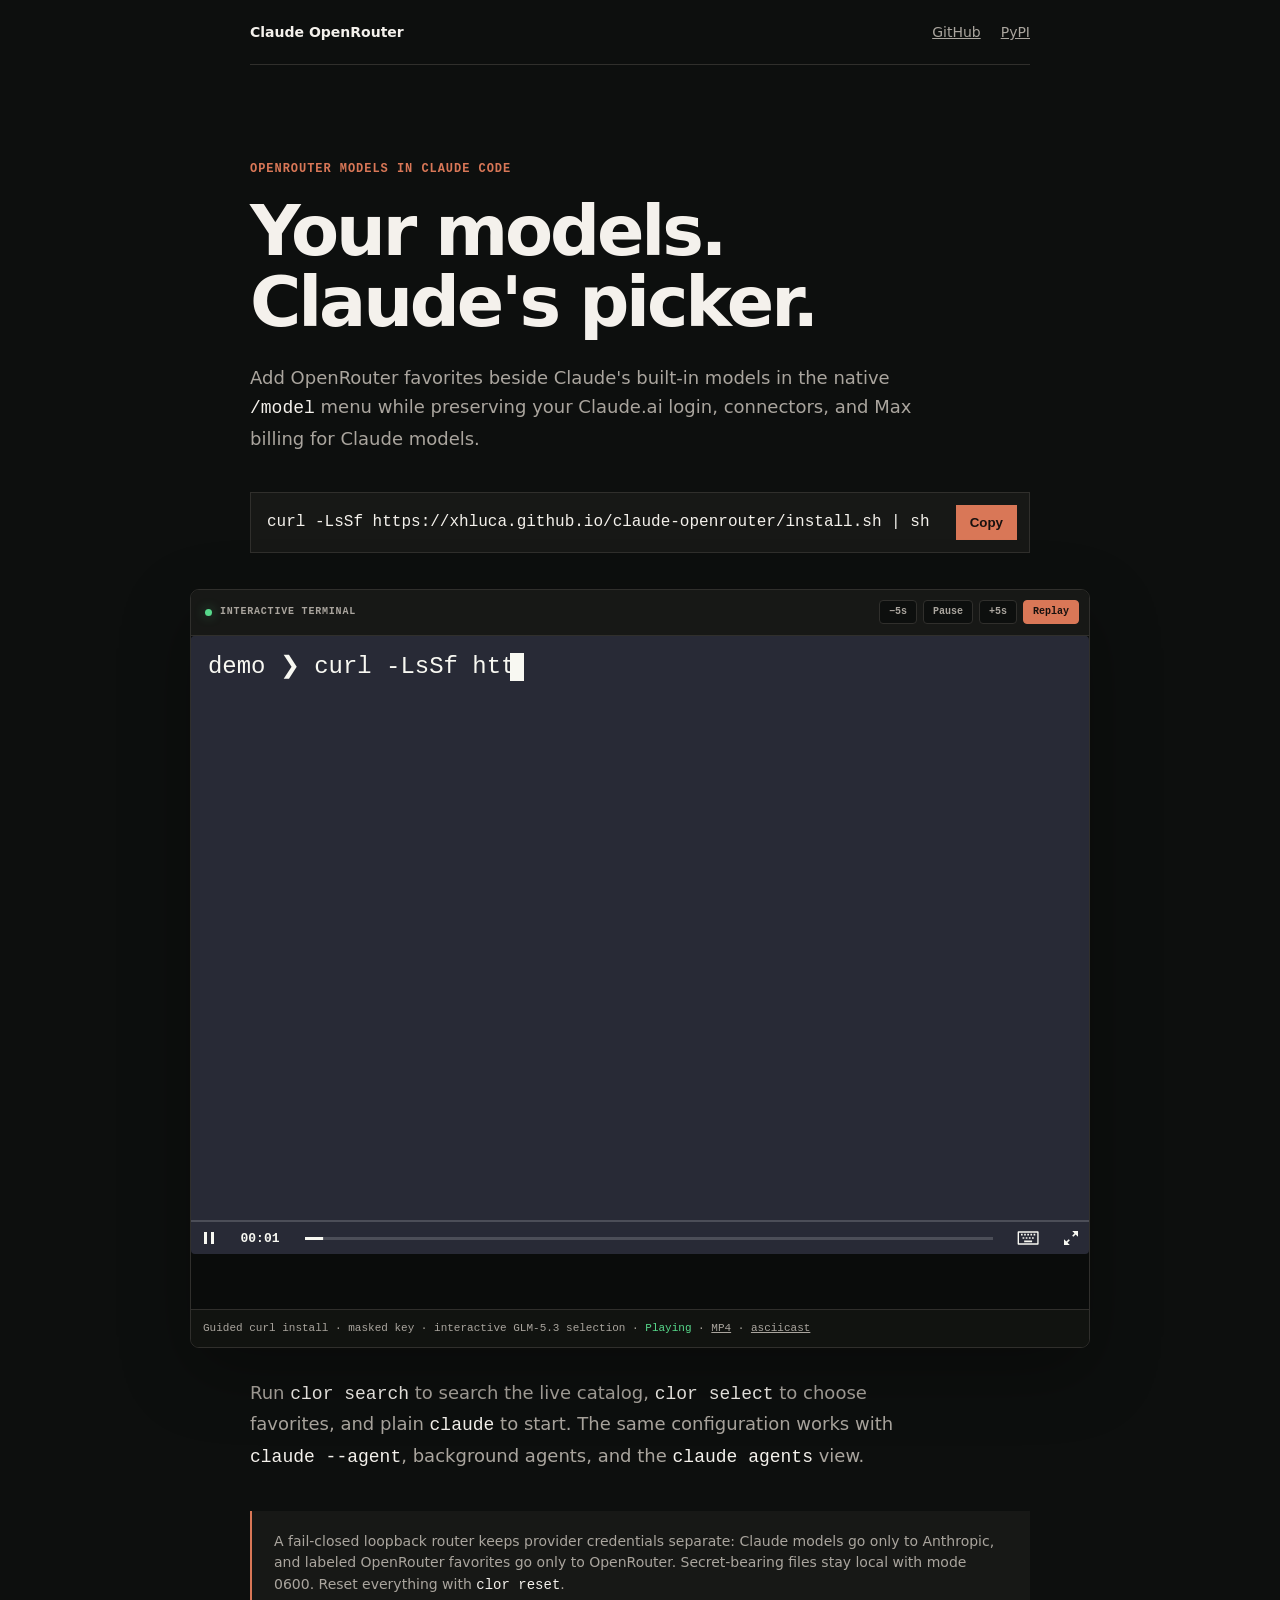
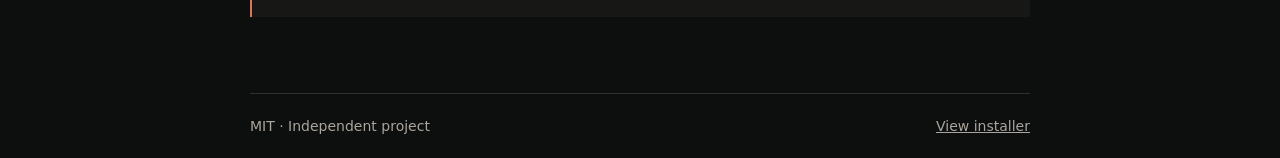
==== commit a44aa5d1: "Polish Claude OpenRouter demo playback" ====
--- a/claude-openrouter/index.html
+++ b/claude-openrouter/index.html
@@ -50,17 +50,17 @@
           </div>
           <div class="demo-stage">
             <div id="demo-player">
-              <a href="assets/demo.cast?v=6">Open the terminal recording</a>
+              <a href="assets/demo.cast?v=7">Open the terminal recording</a>
             </div>
             <noscript>
-              <img src="assets/demo.gif?v=6" alt="Installing Claude OpenRouter, entering a masked API key, selecting GLM-5.3 interactively, and receiving a live Claude Code response">
+              <img src="assets/demo.gif?v=7" alt="Installing Claude OpenRouter, entering a masked API key, selecting GLM-5.3 interactively, and receiving a live Claude Code response">
             </noscript>
           </div>
           <figcaption>
             Guided curl install · masked key · interactive GLM-5.3 selection ·
             <span data-demo-status aria-live="polite">Loading</span> ·
-            <a href="assets/demo.mp4?v=6">MP4</a> ·
-            <a href="assets/demo.cast?v=6">asciicast</a>
+            <a href="assets/demo.mp4?v=7">MP4</a> ·
+            <a href="assets/demo.cast?v=7">asciicast</a>
           </figcaption>
         </figure>
 
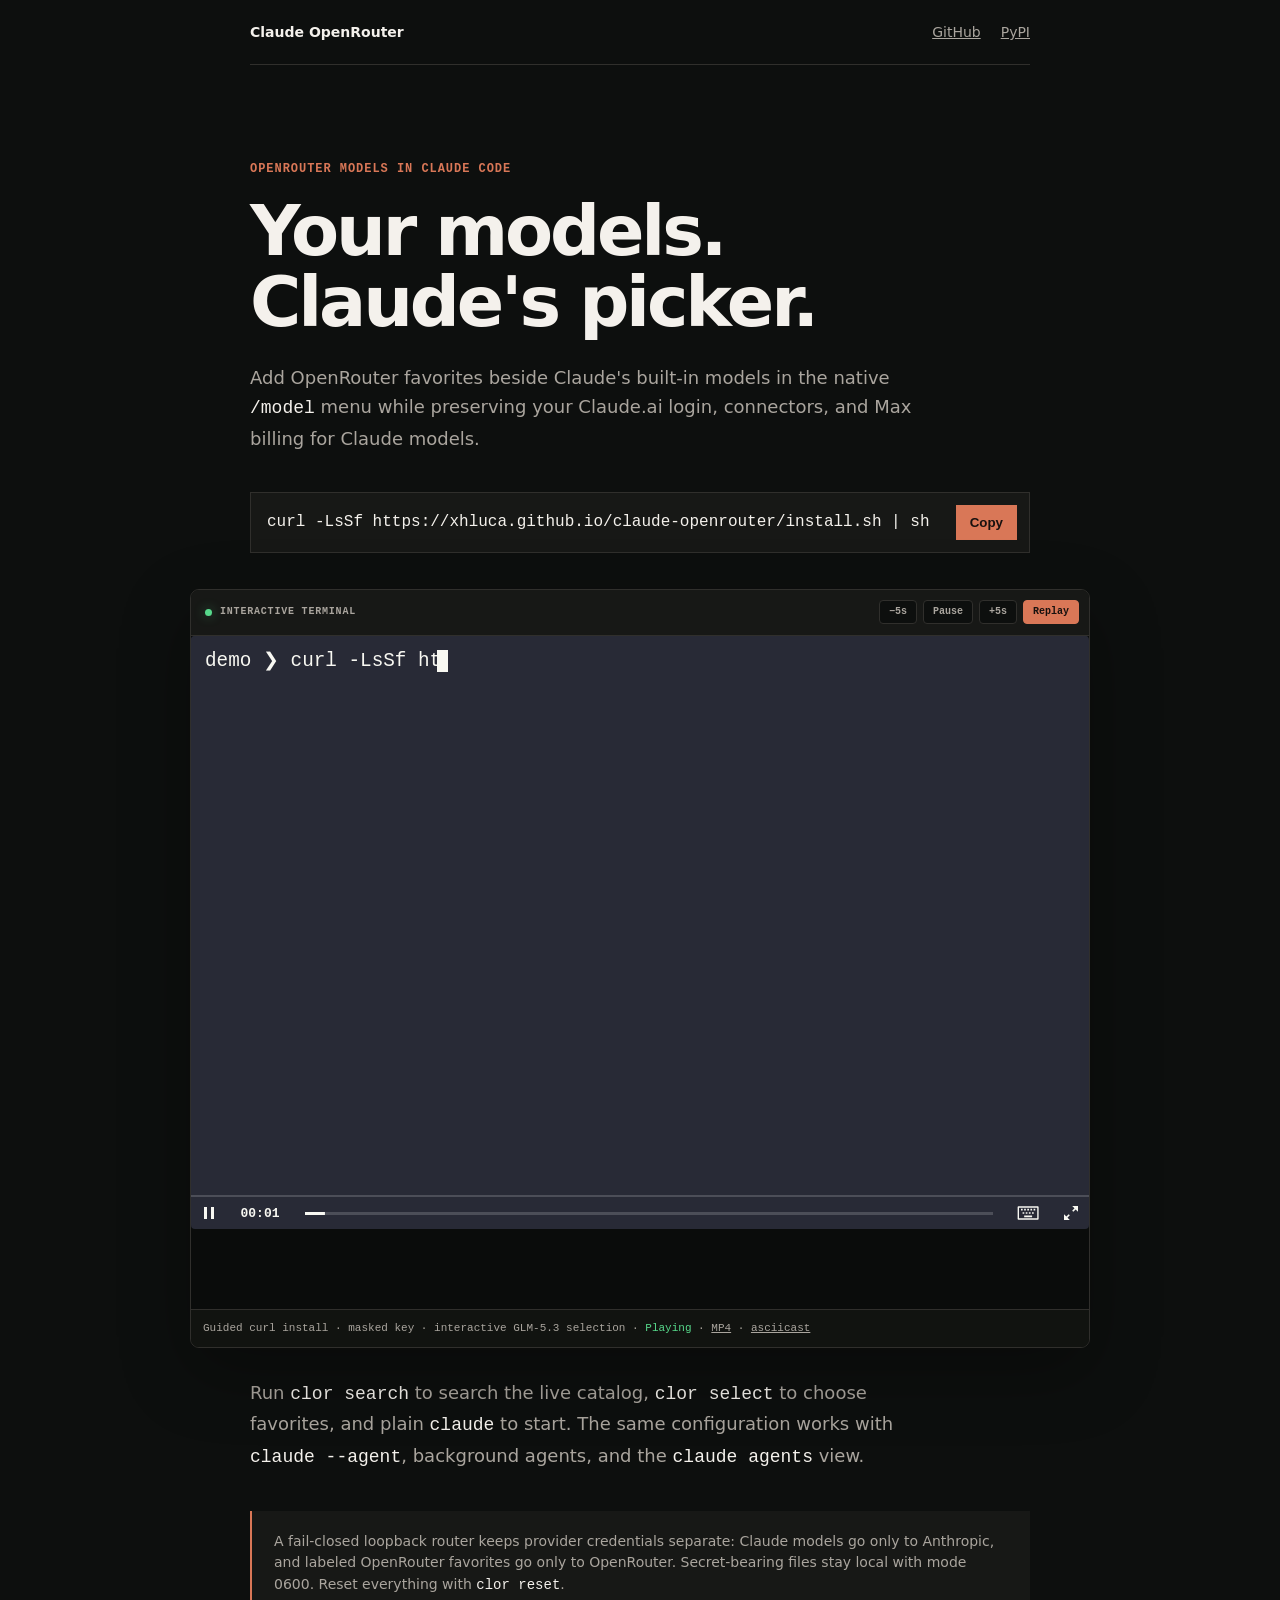
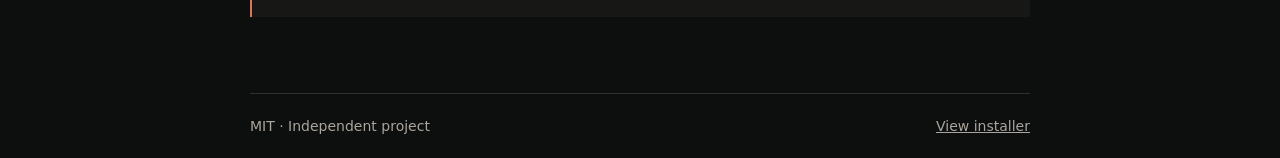
==== commit 75c08fe4: "Recapture Claude OpenRouter demo without padding" ====
--- a/claude-openrouter/index.html
+++ b/claude-openrouter/index.html
@@ -50,17 +50,17 @@
           </div>
           <div class="demo-stage">
             <div id="demo-player">
-              <a href="assets/demo.cast?v=7">Open the terminal recording</a>
+              <a href="assets/demo.cast?v=8">Open the terminal recording</a>
             </div>
             <noscript>
-              <img src="assets/demo.gif?v=7" alt="Installing Claude OpenRouter, entering a masked API key, selecting GLM-5.3 interactively, and receiving a live Claude Code response">
+              <img src="assets/demo.gif?v=8" alt="Installing Claude OpenRouter, entering a masked API key, selecting GLM-5.3 interactively, and receiving a live Claude Code response">
             </noscript>
           </div>
           <figcaption>
             Guided curl install · masked key · interactive GLM-5.3 selection ·
             <span data-demo-status aria-live="polite">Loading</span> ·
-            <a href="assets/demo.mp4?v=7">MP4</a> ·
-            <a href="assets/demo.cast?v=7">asciicast</a>
+            <a href="assets/demo.mp4?v=8">MP4</a> ·
+            <a href="assets/demo.cast?v=8">asciicast</a>
           </figcaption>
         </figure>
 
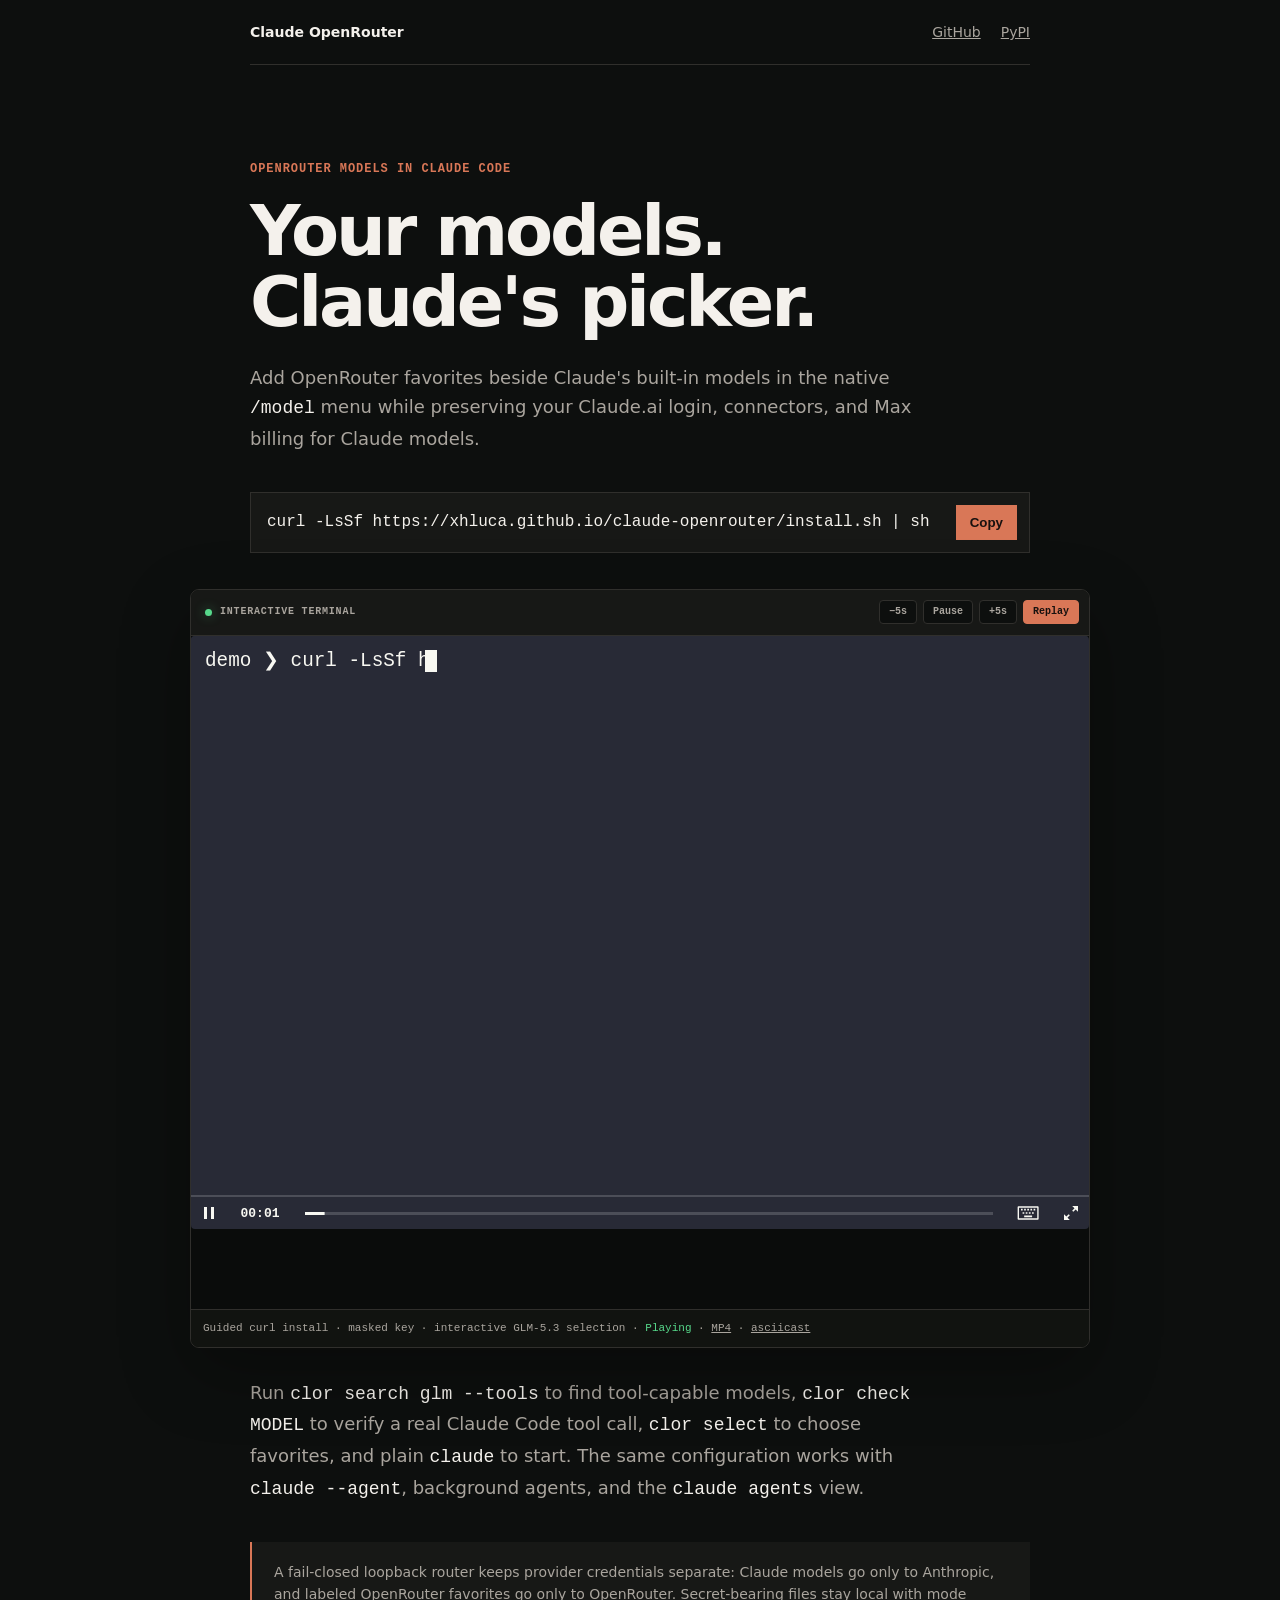
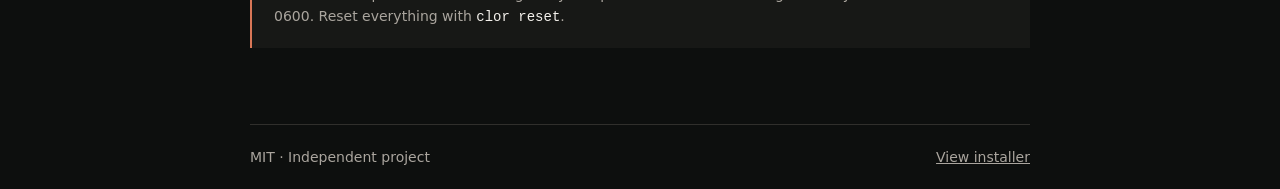
==== commit 8c27b4dc: "Publish Claude OpenRouter 0.4.3" ====
--- a/claude-openrouter/index.html
+++ b/claude-openrouter/index.html
@@ -65,7 +65,8 @@
         </figure>
 
         <p class="usage">
-          Run <code>clor search</code> to search the live catalog,
+          Run <code>clor search glm --tools</code> to find tool-capable models,
+          <code>clor check MODEL</code> to verify a real Claude Code tool call,
           <code>clor select</code> to choose favorites, and
           plain <code>claude</code> to start. The same configuration works with
           <code>claude --agent</code>, background agents, and the
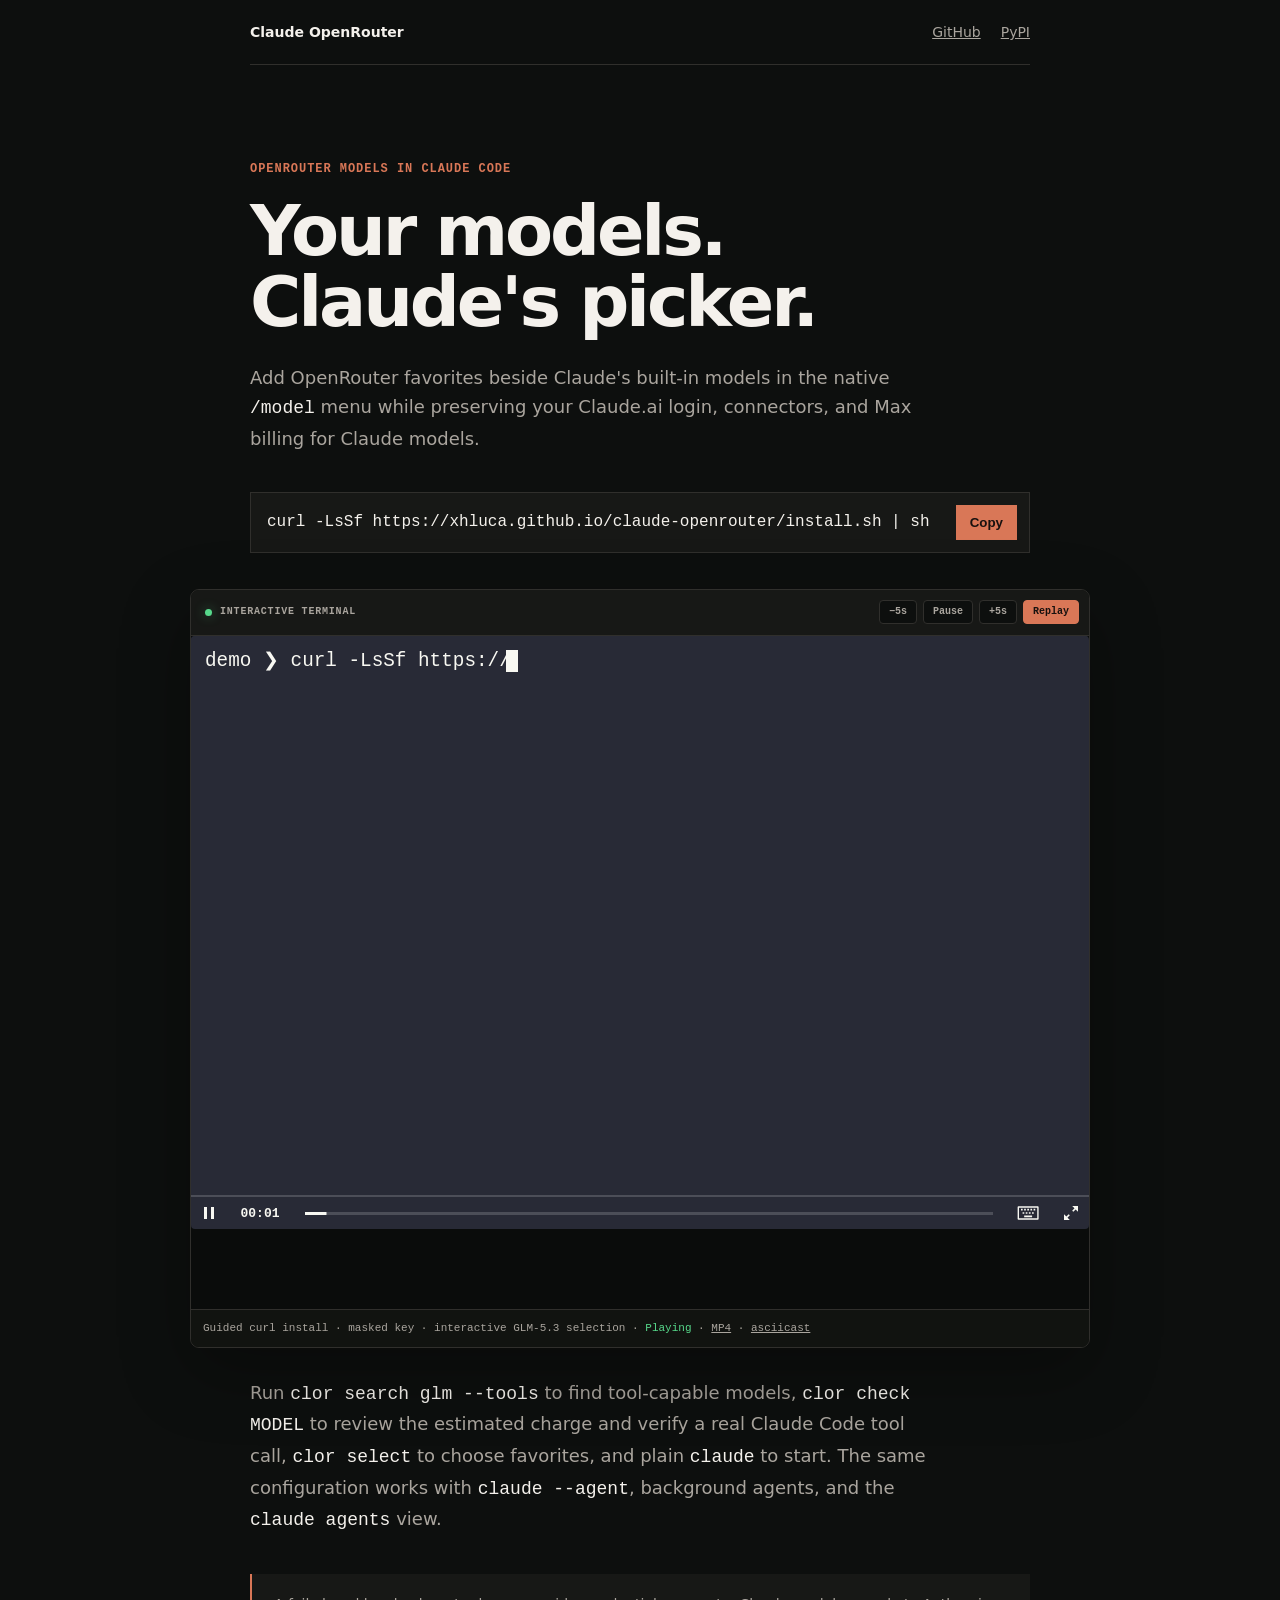
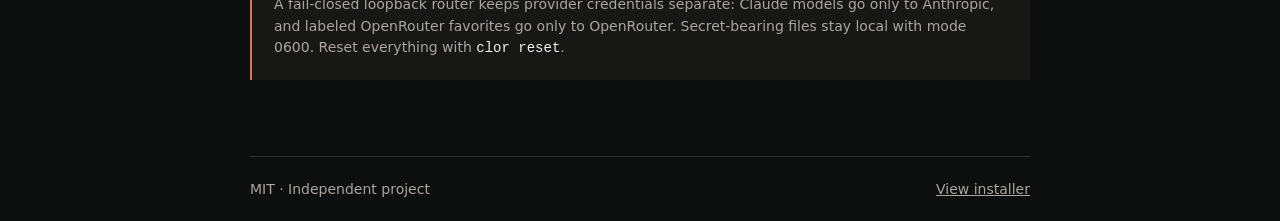
==== commit 16005351: "Publish Claude OpenRouter 0.4.4" ====
--- a/claude-openrouter/index.html
+++ b/claude-openrouter/index.html
@@ -66,7 +66,8 @@
 
         <p class="usage">
           Run <code>clor search glm --tools</code> to find tool-capable models,
-          <code>clor check MODEL</code> to verify a real Claude Code tool call,
+          <code>clor check MODEL</code> to review the estimated charge and verify
+          a real Claude Code tool call,
           <code>clor select</code> to choose favorites, and
           plain <code>claude</code> to start. The same configuration works with
           <code>claude --agent</code>, background agents, and the
